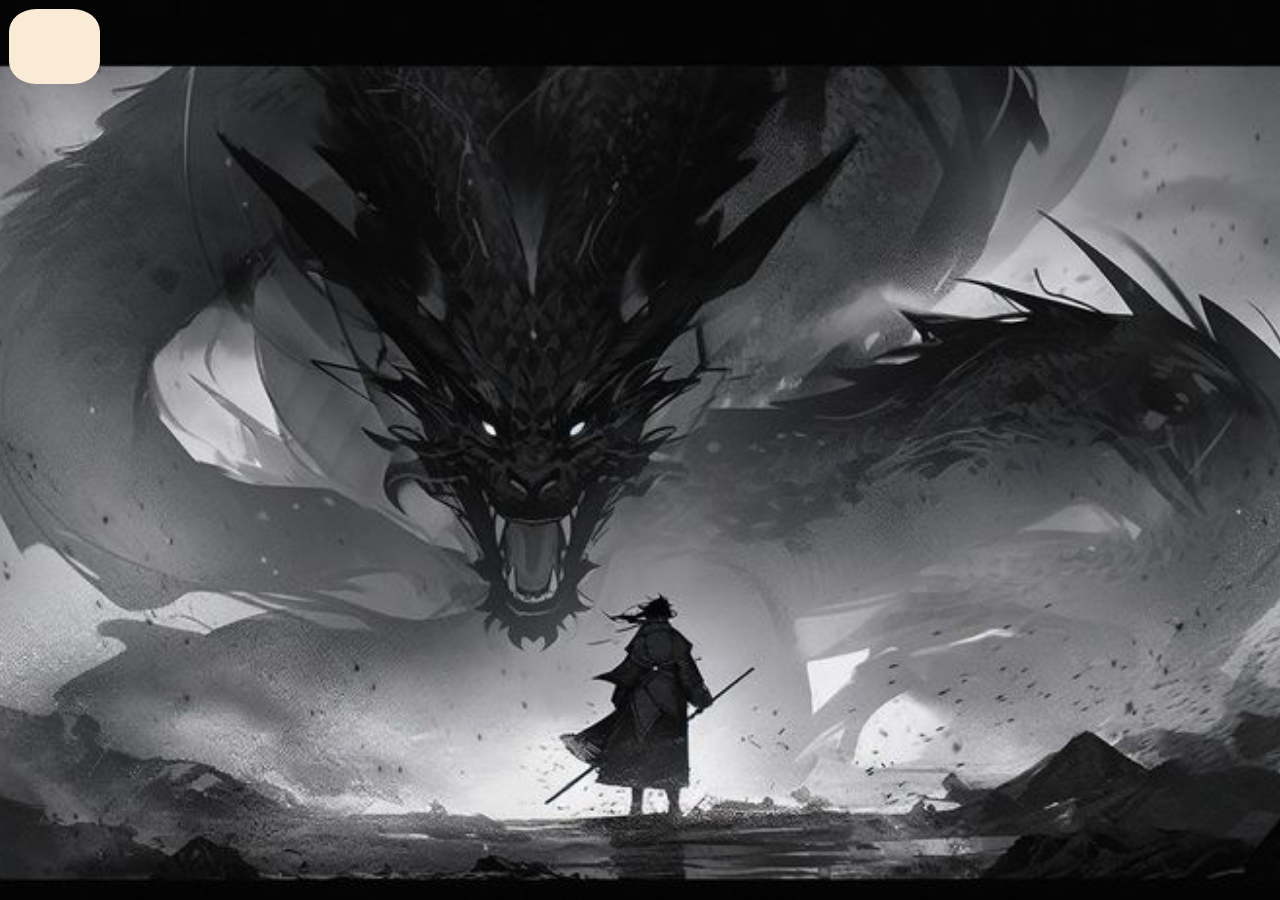
==== game.html @ 8373d859 "html and css part." ====
<!DOCTYPE html>
<html lang="en">
<head>
    <meta charset="UTF-8">
    <meta name="viewport" content="width=device-width, initial-scale=1.0">
    <title>Enigma Labyrinth</title>
    <link rel="stylesheet" href="style.css">
</head>
<body>
    
    <div class = "container">
        <div class="time" id="timer"></div>
    </div>
    
</body>
</html>
---- style.css ----
@font-face {
    font-family: "warrior";
    src: url('./assets/TheLastShurikenRegular-GOw5a.ttf');
}
*{
    margin: 0%;
    padding: 0%;
    box-sizing: border-box;
}

/* for home page */
.startpage{
    display: flex;
    flex-direction: column;
    justify-content: center;
    align-items: center;
    min-height: 100vh;
    font-family: 'warrior';
    background-image: url("./assets/start.jpeg");
    background-repeat: no-repeat;
    background-size: cover;
    background-position: center;
}


.name{
    font-size: 4vh;
    background: linear-gradient(to right,hsl(162, 88%, 46%),hsl(273, 71%, 60%));
    -webkit-text-fill-color: transparent;
    -webkit-background-clip: text;
}

.warrior{
    margin-top: 4vh;
    font-size: 5vh;
    background: linear-gradient(to right,hsl(162, 88%, 46%),hsl(273, 71%, 60%));
    -webkit-text-fill-color: transparent;
    -webkit-background-clip: text;
}

.play-button{
    font-family: "warrior";
    letter-spacing: 4px;
    margin-top: 12vh;
    font-size: larger;
    height: 8vh;
    width: 25vh;
    border-radius: 40px;
    border: none;
    outline: none;
    transition: all 0.3s;
    cursor: pointer;
    mix-blend-mode: lighten;
    box-shadow: inset 0 0 10px hsl(273, 72%, 60%),0 0 5px 1px hsl(273, 72%, 60%) ;
}
.play-button:hover{
    color:  hsl(166, 100%, 52%);
    background-color:hsl(273, 72%, 60%);
    box-shadow: inset 5px 5px 10px hsl(273, 48%, 30%),0 0 10px 5px hsla(273, 72%, 60%, 0.425) 
}

.inputbox{
    width: 30vh;
    height: 5vh;
    border: none;
    outline: none;
    border-radius: 40px;
}


/* For game.html */

.gamepage{
    display: flex;
    flex-direction: column;
    /* justify-content: center; */
    align-items: center;
    min-height: 100vh;
    font-family: 'warrior';
    background-image: url(./assets/game.jpeg);
    background-repeat: no-repeat;
    background-size: cover;
    background-position: center;
}

.message{
    font-family: "warrior";
    margin-top: 10vh;
    font-size: 5vh;
    color: rgb(163, 161, 161);
}

.arrowkeys{
    width: 20vh;
}

.container{
    display: flex;
    flex-direction: column;
    /* justify-content: center; */
    /* align-items: center; */
    min-height: 100vh;
    font-family: 'warrior';
    background-image: url(./assets/game.jpeg);
    background-repeat: no-repeat;
    background-size: cover;
    background-position: center;
}

.time{
    width: 91px;
    height: 75px;
    margin-top: 1vh;
    margin-left: 1vh;
    border-radius: 30%;
    background-color: antiquewhite;
}

/* for game overpage page */
.wonpage{
    display: flex;
    flex-direction: column;
    justify-content: center;
    align-items: center;
    min-height: 100vh;
    font-family: 'warrior';
    background-image: url(./assets/won.jpeg);
    background-repeat: no-repeat;
    background-size: cover;
    background-position: center;
}

.wonmessage{
    font-size: 5vh;
    text-align: center;
    padding: 1vh;
    color: rgb(170, 170, 170);
}

.replaybutton{
    font-size: 10vh;
    height: 8vh;
    border-radius: 40px;
    border: none;
    outline: none;
    color: rgb(255, 45, 45);
    cursor: pointer;
}
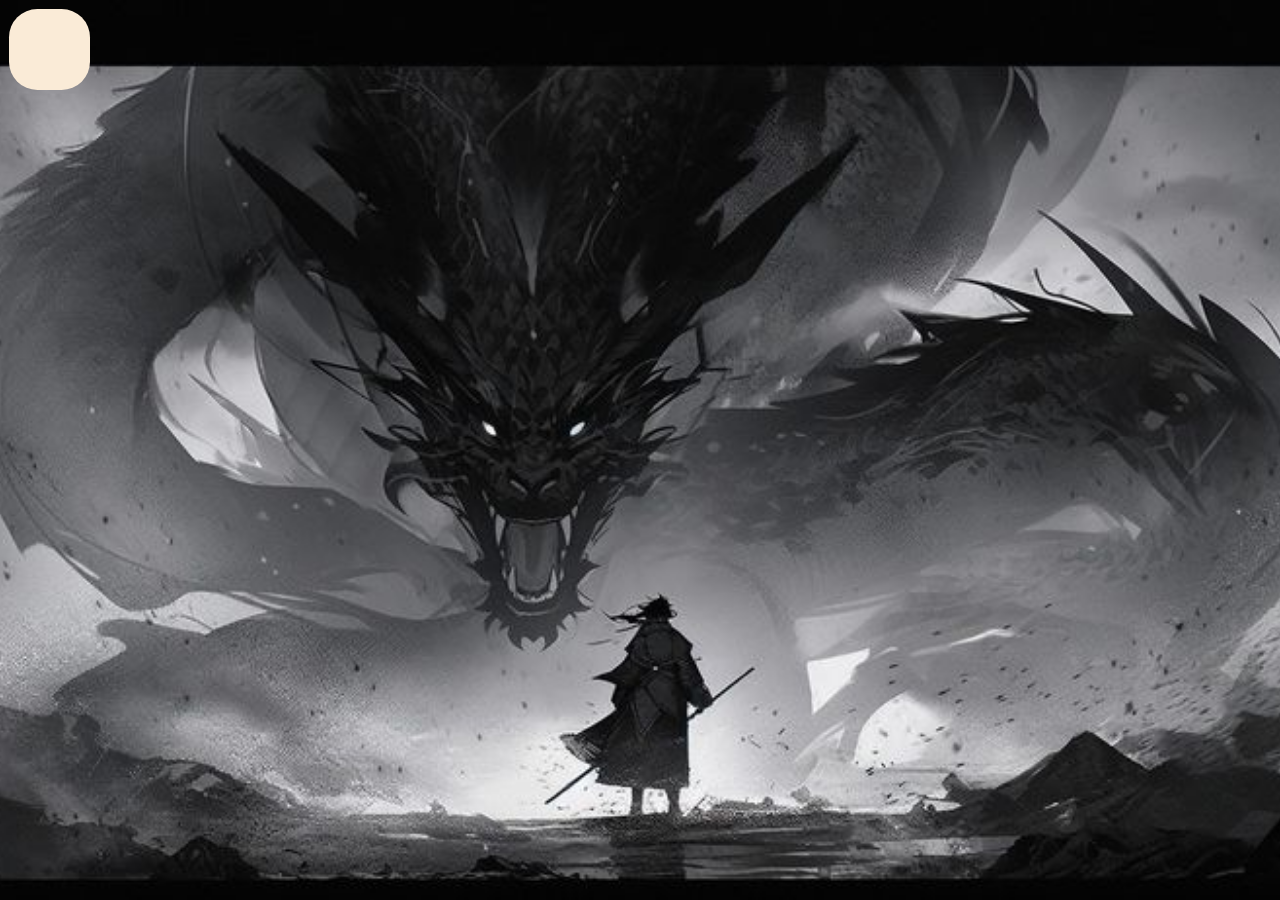
==== commit e153b922: "Added some js part." ====
--- a/game.html
+++ b/game.html
@@ -8,8 +8,10 @@
 </head>
 <body>
     
+    
     <div class = "container">
         <div class="time" id="timer"></div>
+        <canvas class="mycanvas" id="canvas"></canvas>
     </div>
     
 </body>
--- a/style.css
+++ b/style.css
@@ -1,156 +1,152 @@
 @font-face {
-    font-family: "warrior";
-    src: url('./assets/TheLastShurikenRegular-GOw5a.ttf');
+  font-family: "warrior";
+  src: url("./assets/TheLastShurikenRegular-GOw5a.ttf");
 }
-*{
-    margin: 0%;
-    padding: 0%;
-    box-sizing: border-box;
+* {
+  margin: 0%;
+  padding: 0%;
+  box-sizing: border-box;
 }
 
 /* for home page */
-.startpage{
-    display: flex;
-    flex-direction: column;
-    justify-content: center;
-    align-items: center;
-    min-height: 100vh;
-    font-family: 'warrior';
-    background-image: url("./assets/start.jpeg");
-    background-repeat: no-repeat;
-    background-size: cover;
-    background-position: center;
+.startpage {
+  display: flex;
+  flex-direction: column;
+  justify-content: center;
+  align-items: center;
+  min-height: 100vh;
+  font-family: "warrior";
+  background-image: url("./assets/start.jpeg");
+  background-repeat: no-repeat;
+  background-size: cover;
+  background-position: center;
 }
 
-
-.name{
-    font-size: 4vh;
-    background: linear-gradient(to right,hsl(162, 88%, 46%),hsl(273, 71%, 60%));
-    -webkit-text-fill-color: transparent;
-    -webkit-background-clip: text;
+.name {
+  font-size: 4vh;
+  background: linear-gradient(to right, hsl(162, 88%, 46%), hsl(273, 71%, 60%));
+  -webkit-text-fill-color: transparent;
+  -webkit-background-clip: text;
 }
 
-.warrior{
-    margin-top: 4vh;
-    font-size: 5vh;
-    background: linear-gradient(to right,hsl(162, 88%, 46%),hsl(273, 71%, 60%));
-    -webkit-text-fill-color: transparent;
-    -webkit-background-clip: text;
+.warrior {
+  margin-top: 4vh;
+  font-size: 5vh;
+  background: linear-gradient(to right, hsl(162, 88%, 46%), hsl(273, 71%, 60%));
+  -webkit-text-fill-color: transparent;
+  -webkit-background-clip: text;
 }
 
-.play-button{
-    font-family: "warrior";
-    letter-spacing: 4px;
-    margin-top: 12vh;
-    font-size: larger;
-    height: 8vh;
-    width: 25vh;
-    border-radius: 40px;
-    border: none;
-    outline: none;
-    transition: all 0.3s;
-    cursor: pointer;
-    mix-blend-mode: lighten;
-    box-shadow: inset 0 0 10px hsl(273, 72%, 60%),0 0 5px 1px hsl(273, 72%, 60%) ;
-}
-.play-button:hover{
-    color:  hsl(166, 100%, 52%);
-    background-color:hsl(273, 72%, 60%);
-    box-shadow: inset 5px 5px 10px hsl(273, 48%, 30%),0 0 10px 5px hsla(273, 72%, 60%, 0.425) 
+.play-button {
+  font-family: "warrior";
+  letter-spacing: 4px;
+  margin-top: 12vh;
+  font-size: larger;
+  height: 8vh;
+  width: 25vh;
+  border-radius: 40px;
+  border: none;
+  outline: none;
+  transition: all 0.3s;
+  cursor: pointer;
+  mix-blend-mode: lighten;
+  box-shadow: inset 0 0 10px hsl(273, 72%, 60%), 0 0 5px 1px hsl(273, 72%, 60%);
 }
 
-.inputbox{
-    width: 30vh;
-    height: 5vh;
-    border: none;
-    outline: none;
-    border-radius: 40px;
+.play-button:hover {
+  color: hsl(166, 100%, 52%);
+  background-color: hsl(273, 72%, 60%);
+  box-shadow: inset 5px 5px 10px hsl(273, 48%, 30%),
+    0 0 10px 5px hsla(273, 72%, 60%, 0.425);
 }
 
+.inputbox {
+  width: 30vh;
+  height: 5vh;
+  border: none;
+  outline: none;
+  border-radius: 40px;
+  padding: 8px;
+}
 
 /* For game.html */
-
-.gamepage{
-    display: flex;
-    flex-direction: column;
-    /* justify-content: center; */
-    align-items: center;
-    min-height: 100vh;
-    font-family: 'warrior';
-    background-image: url(./assets/game.jpeg);
-    background-repeat: no-repeat;
-    background-size: cover;
-    background-position: center;
+.gamepage {
+  display: flex;
+  flex-direction: column;
+  /* justify-content: center; */
+  align-items: center;
+  min-height: 100vh;
+  font-family: "warrior";
+  background-image: url(./assets/game.jpeg);
+  background-repeat: no-repeat;
+  background-size: cover;
+  background-position: center;
 }
 
-.message{
-    font-family: "warrior";
-    margin-top: 10vh;
-    font-size: 5vh;
-    color: rgb(163, 161, 161);
+.message {
+  font-family: "warrior";
+  margin-top: 10vh;
+  font-size: 5vh;
+  padding-left: 3vh;
+  color: rgb(163, 161, 161);
 }
 
-.arrowkeys{
-    width: 20vh;
+.canvas{
+  height: 500px;
+  width: 500px;
+  margin: 50px auto;
 }
 
-.container{
-    display: flex;
-    flex-direction: column;
-    /* justify-content: center; */
-    /* align-items: center; */
-    min-height: 100vh;
-    font-family: 'warrior';
-    background-image: url(./assets/game.jpeg);
-    background-repeat: no-repeat;
-    background-size: cover;
-    background-position: center;
+.container {
+  display: flex;
+  flex-direction: column;
+  /* justify-content: center; */
+  /* align-items: center; */
+  min-height: 100vh;
+  font-family: "warrior";
+  background-image: url(./assets/game.jpeg);
+  background-repeat: no-repeat;
+  background-size: cover;
+  background-position: center;
 }
 
-.time{
-    width: 91px;
-    height: 75px;
-    margin-top: 1vh;
-    margin-left: 1vh;
-    border-radius: 30%;
-    background-color: antiquewhite;
+.time {
+  width: 9vh;
+  height: 9vh;
+  margin-top: 1vh;
+  margin-left: 1vh;
+  border-radius: 35%;
+  background-color: antiquewhite;
 }
 
 /* for game overpage page */
-.wonpage{
-    display: flex;
-    flex-direction: column;
-    justify-content: center;
-    align-items: center;
-    min-height: 100vh;
-    font-family: 'warrior';
-    background-image: url(./assets/won.jpeg);
-    background-repeat: no-repeat;
-    background-size: cover;
-    background-position: center;
+.wonpage {
+  display: flex;
+  flex-direction: column;
+  justify-content: center;
+  align-items: center;
+  min-height: 100vh;
+  font-family: "warrior";
+  background-image: url(./assets/won.jpeg);
+  background-repeat: no-repeat;
+  background-size: cover;
+  background-position: center;
 }
 
-.wonmessage{
-    font-size: 5vh;
-    text-align: center;
-    padding: 1vh;
-    color: rgb(170, 170, 170);
+.wonmessage {
+  font-size: 5vh;
+  text-align: center;
+  padding: 1vh;
+  color: rgb(170, 170, 170);
 }
 
-.replaybutton{
-    font-size: 10vh;
-    height: 8vh;
-    border-radius: 40px;
-    border: none;
-    outline: none;
-    color: rgb(255, 45, 45);
-    cursor: pointer;
+.replaybutton {
+  font-size: 10vh;
+  height: 8vh;
+  border-radius: 40px;
+  border: none;
+  outline: none;
+  color: rgb(255, 45, 45);
+  cursor: pointer;
 }
 
-
-
-
-
-
-
-
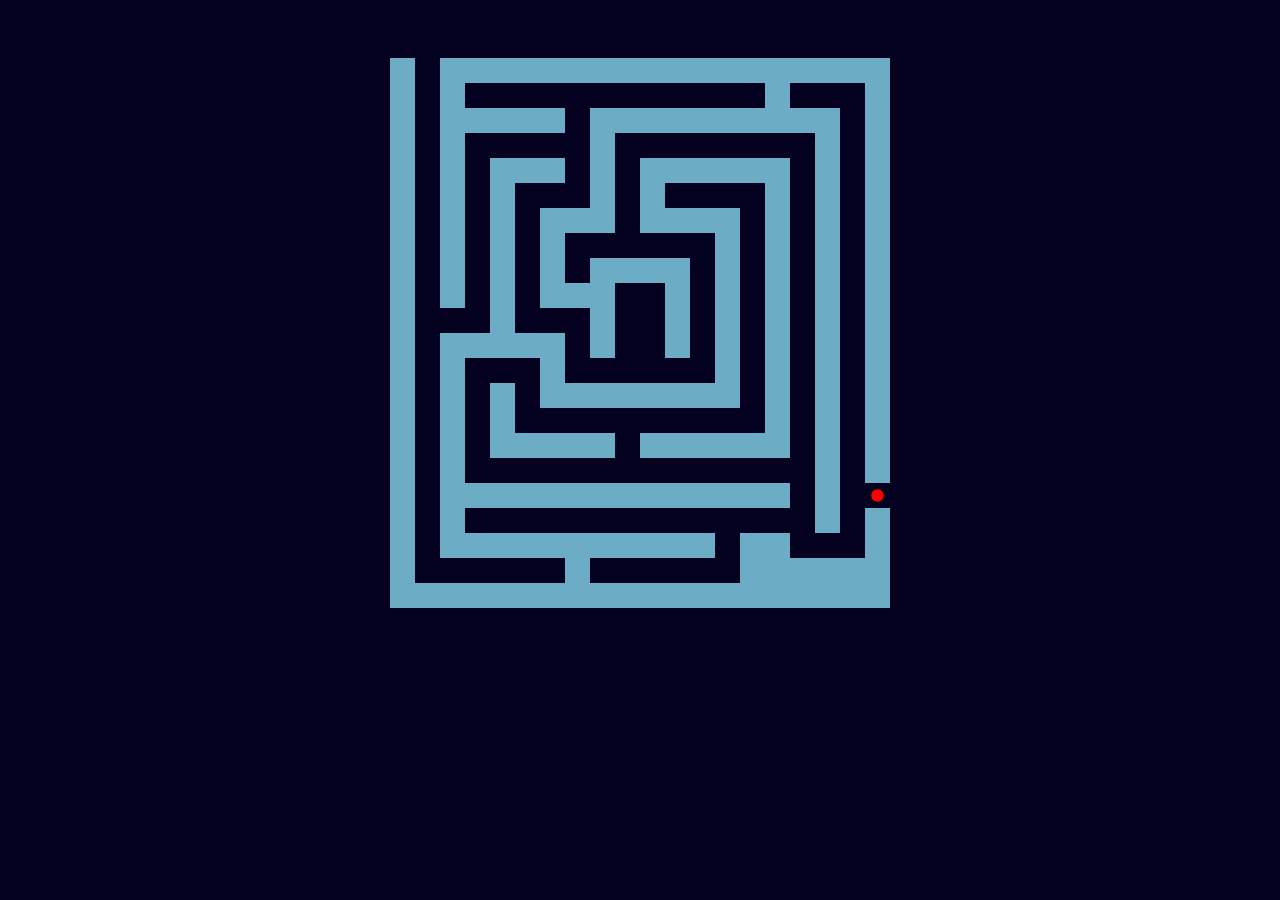
==== commit e73145e0: "Simple maze game using canvas and js." ====
--- a/game.html
+++ b/game.html
@@ -1,18 +1,13 @@
 <!DOCTYPE html>
 <html lang="en">
 <head>
+    <link rel="stylesheet" href="style2.css">
     <meta charset="UTF-8">
     <meta name="viewport" content="width=device-width, initial-scale=1.0">
     <title>Enigma Labyrinth</title>
-    <link rel="stylesheet" href="style.css">
 </head>
 <body>
-    
-    
-    <div class = "container">
-        <div class="time" id="timer"></div>
-        <canvas class="mycanvas" id="canvas"></canvas>
-    </div>
-    
+    <canvas  id="myCanvas" width="500" height="500"></canvas>
+    <script src="game.js"></script>
 </body>
 </html>--- a/style2.css
+++ b/style2.css
@@ -0,0 +1,10 @@
+body{
+    background-color: #03011f;
+    font-family: "Source Sans Pro";
+    color: #6cacc5;
+    text-align: center;
+}
+   
+canvas {
+    margin: 50px auto;
+} 